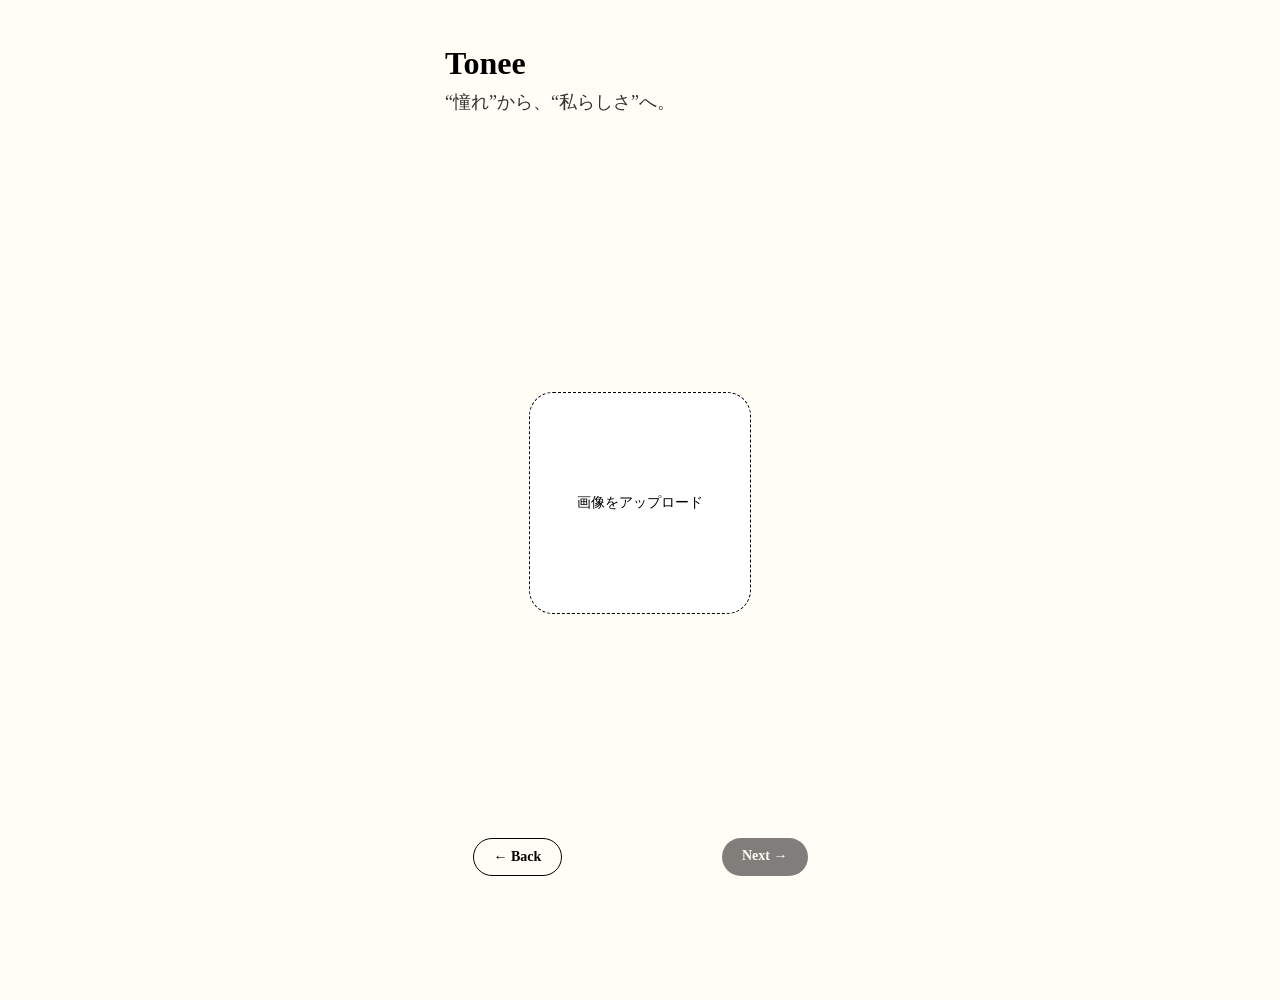
==== chooseparts.html @ 25894e7a "first commit" ====
<!doctype html>
<html lang="ja">
<head>
  <meta charset="utf-8" />
  <meta name="viewport" content="width=device-width, initial-scale=1" />
  <title>Tonee | パーツを選ぶ</title>
  <link rel="stylesheet" href="./style.css" />
  <style>
    /* 画像プレビュー（中央・枠内に収める） */
    .preview-wrap {
      display: flex; flex-direction: column; align-items: center; gap: 16px;
    }
    .preview-frame {
      width: 260px; height: 260px;
      border-radius: 16px; background: #fff;
      box-shadow: 0 2px 8px rgba(0,0,0,.08);
      overflow: hidden;
    }
    .preview-frame img {
      width: 100%; height: 100%; object-fit: cover; /* 見映え優先。全体表示はcontainに変更可 */
      display: block;
    }

    /* タイトルとラジオ（縦） */
    h2.page-title {
      font-weight: 400; font-size: 16px; color: #000;
      margin: 6px 0 12px; text-align: center; letter-spacing: .5px;
    }
    .radio-group {
      display: flex; flex-direction: column; gap: 12px;
      width: 220px; margin: 0 auto;
    }
    .radio-item {
      display: flex; align-items: center; gap: 10px;
      padding: 10px 12px; border: 1px solid #D0D0D0; border-radius: 12px;
      background: #fff; cursor: pointer; transition: background-color .2s ease, border-color .2s ease;
    }
    .radio-item:hover { background: #fafafa; }
    .radio-item input { appearance: none; -webkit-appearance: none; }
    .radio-dot {
      width: 18px; height: 18px; border-radius: 50%;
      border: 1px solid #999; background: #fff; position: relative; flex: 0 0 18px;
    }
    .radio-item.active { border-color: #F9C1CF; background: #FFF5F7; }
    .radio-item.active .radio-dot {
      border-color: #F9C1CF;
    }
    .radio-item.active .radio-dot::after {
      content: ""; position: absolute; inset: 4px;
      border-radius: 50%; background: #F9C1CF;
    }
    .radio-label { font-size: 15px; font-family: 'Noto Serif JP', serif; }

    /* 小さめ端末で微調整 */
    @media (max-width: 360px){
      .preview-frame { width: 240px; height: 240px; }
      .radio-group { width: 200px; }
    }
  </style>
</head>

<body>
  <main class="hero">
    <div class="top-content">
      <h1 class="logo">Tonee</h1>
      <p class="catch">“憧れ”から、“私らしさ”へ。</p>
    </div>

    <section class="center-area">
      <div class="preview-wrap">
        <!-- アップロード画像のプレビュー -->
        <div class="preview-frame">
          <img id="chosenImage" alt="選択画像プレビュー">
        </div>

        <h2 class="page-title">分析したいパーツを選択</h2>

        <!-- 縦並びラジオ -->
        <div id="partRadios" class="radio-group" role="radiogroup" aria-label="分析パーツ">
          <label class="radio-item">
            <span class="radio-dot"></span>
            <input type="radio" name="part" value="lip" hidden>
            <span class="radio-label">リップ</span>
          </label>
          <label class="radio-item">
            <span class="radio-dot"></span>
            <input type="radio" name="part" value="cheek" hidden>
            <span class="radio-label">チーク</span>
          </label>
          <label class="radio-item">
            <span class="radio-dot"></span>
            <input type="radio" name="part" value="eyeshadow" hidden>
            <span class="radio-label">アイシャドウ</span>
          </label>
        </div>
      </div>
    </section>

    <div class="button-row">
      <a class="back-button" href="./upload.html">← Back</a>
      <a id="nextBtn" class="next-button" href="./recommend.html" aria-disabled="true" style="opacity:.5;pointer-events:none">Next →</a>
    </div>
  </main>

  <script>
  const imgEl   = document.getElementById('chosenImage');
  const nextBtn = document.getElementById('nextBtn');
  const group   = document.getElementById('partRadios');

  function setPartNextEnabled(enabled){
    nextBtn.style.opacity = enabled ? 1 : 0.5;
    nextBtn.style.pointerEvents = enabled ? 'auto' : 'none';
    nextBtn.setAttribute('aria-disabled', String(!enabled));
  }

  // 画像を upload から復元
  (function showUploaded(){
    const saved = localStorage.getItem('tonee_uploaded_image');
    if (saved && imgEl) {
      imgEl.src = saved;
    } else {
      alert('画像がまだ選ばれていません。アップロード画面に戻ります。');
      location.href = './upload.html';
    }
  })();

  // ラジオ選択を初期状態に戻す（全て未選択 & Next無効）
  function resetPartSelection(){
    [...group.querySelectorAll('.radio-item')].forEach(el => el.classList.remove('active'));
    [...group.querySelectorAll('input[type="radio"]')].forEach(input => { input.checked = false; });
    setPartNextEnabled(false);
  }

  // ページ表示時は毎回リセット
  document.addEventListener('DOMContentLoaded', resetPartSelection);
  window.addEventListener('pageshow', (e) => { 
    if (e.persisted) resetPartSelection(); 
  });

  // クリックで選択
  group.addEventListener('click', (e) => {
    const item = e.target.closest('.radio-item');
    if (!item) return;

    // active切り替え
    [...group.querySelectorAll('.radio-item')].forEach(el => el.classList.remove('active'));
    item.classList.add('active');

    // 実ラジオ
    const input = item.querySelector('input[type="radio"]');
    input.checked = true;

    // 保存 & Next有効化
    localStorage.setItem('tonee_selected_part', input.value);
    setPartNextEnabled(true);
  });
</script>
</body>
</html>
---- style.css ----
/* ---------- Base ---------- */
body {
  margin: 0;
  padding: 0 0 calc(100px + env(safe-area-inset-bottom)); /* 固定ボタンと被らない余白 */
  background-color: #FFFDF5;
  font-family: 'Noto Serif JP', serif;
  color: #000;
  -webkit-text-size-adjust: 100%;
}

.hero {
  display: flex;
  flex-direction: column;
  justify-content: space-between;
  height: 100vh;
  max-width: 375px;
  width: 100%;
  margin: 0 auto;
  padding: 24px 20px;
  box-sizing: border-box;
}

.top-content { text-align: left; }

.logo {
  font-size: 28px;
  font-weight: 700;
  margin-bottom: 8px;
}

.catch {
  font-size: 16px;
  color: #333;
  margin: 0;
}

.sub-description {
  text-align: center;
  font-size: 14px;
  line-height: 1.6;
  color: #555;
}

/* ---------- Primary CTA ---------- */
.cta-button {
  display: block;
  background-color: #000;
  color: #FFFDF5;
  text-align: center;
  padding: 14px 28px;
  border: none;
  border-radius: 30px;
  font-size: 16px;
  letter-spacing: 1px;
  text-decoration: none;
  cursor: pointer;
  transition: background-color 0.3s ease;
  width: 100%;
  box-sizing: border-box;
  margin-top: 24px;
}
.cta-button:hover { background-color: #333; }

/* ---------- Responsive ---------- */
@media (max-width: 320px) {
  .logo { font-size: 24px; }
  .catch { font-size: 14px; }
  .sub-description { font-size: 13px; }
  .cta-button { font-size: 14px; padding: 12px 24px; }
}
@media (min-width: 430px) {
  .hero { max-width: 430px; }
  .logo { font-size: 32px; }
  .catch { font-size: 18px; }
  .sub-description { font-size: 15px; }
  .cta-button { font-size: 17px; }
}

/* ---------- Option Buttons (共通) ---------- */
/* personalcolor / gender / skintype の3つをまとめて指定 */
.personalcolor-buttons,
.gender-buttons,
.skintype-buttons {
  display: grid;
  grid-template-columns: 1fr 1fr;
  gap: 18px 20px;
  max-width: 360px;
  margin: 0 auto;
}

.personalcolor-option,
.gender-option,
.skintype-option {
  padding: 10px;
  font-size: 13px;
  border: 1px solid #ccc;
  border-radius: 12px;
  background-color: #fff;
  color: #000;
  cursor: pointer;
  transition: background-color 0.2s ease;
  text-align: center;
}

.personalcolor-option:hover,
.gender-option:hover,
.skintype-option:hover { background-color: #f2f2f2; }

.personalcolor-option.selected,
.gender-option.selected,
.skintype-option.selected {
  background-color: #000;
  color: #fff;
  border-color: #000;
}

/* ---------- Upload & Preview ---------- */
.upload-box {
  width: 180px;
  height: 180px;
  border: 1px dashed #000;
  border-radius: 24px;
  display: flex;
  align-items: center;
  justify-content: center;
  font-size: 18px;
  cursor: pointer;
  text-align: center;
  transition: background-color 0.3s ease;
  margin: 40px auto 0;
}
.upload-box:hover { background-color: #f8f8f8; }

.preview-image {
  max-width: 80%;
  border-radius: 12px;
  box-shadow: 0 2px 6px rgba(0, 0, 0, 0.1);
  display: block;
  margin: 24px auto;
  object-fit: contain;
}

/* ---------- Bottom Buttons ---------- */
.button-row {
  position: fixed;
  bottom: calc(24px + env(safe-area-inset-bottom));
  left: 0;
  right: 0;
  max-width: 375px;
  margin: 0 auto;
  padding: 0 20px;
  display: flex;
  justify-content: space-between;
  box-sizing: border-box;
}

.back-button, .next-button {
  font-size: 14px;
  padding: 10px 20px;
  border-radius: 30px;
  text-decoration: none;
  font-weight: bold;
  transition: all 0.3s ease;
}

.back-button {
  color: #000;
  border: 1px solid #000;
  background-color: transparent;
}
.back-button:hover { background-color: #f0f0f0; }

.next-button {
  background-color: #000;
  color: #FFFDF5;
  border: none;
}
.next-button:hover { background-color: #333; }

/* ---------- Color Result ---------- */
.color-info {
  display: flex;
  align-items: center;
  gap: 16px;
  justify-content: center;
  margin-bottom: 24px;
}
.color-chip {
  width: 60px;
  height: 60px;
  border-radius: 8px;
  box-shadow: 0 2px 6px rgba(0,0,0,0.2);
}
.color-code { font-size: 14px; line-height: 1.5; }
.color-code .hex { font-weight: bold; font-size: 16px; }

/* ---------- Product Card ---------- */
.product-card {
  display: flex;
  justify-content: space-between;
  align-items: flex-start;
  padding: 20px 0;
  border-top: 1px solid #ccc;
  gap: 16px;
}
.product-info { flex: 1; }
.button-group-vertical {
  display: flex;
  flex-direction: column;
  align-items: flex-end;
  gap: 8px;
  margin-top: 5px;
}
.link-button {
  padding: 4px 10px;
  border: 1px solid #ccc;
  border-radius: 12px;
  font-size: 13px;
  background-color: #fff;
  color: #000;
  text-decoration: none;
  text-align: center;
  transition: background-color 0.2s ease;
  min-width: 90px;
}
.link-button:hover { background-color: #f2f2f2; }

/* どちらの表記でもマッチするように別名を追加 */
.skintype-buttons, .skin-type-buttons,
.personalcolor-buttons, .gender-buttons { /* 既存と合わせてOK */
  display: grid;
  grid-template-columns: 1fr 1fr;
  gap:  18px 20px;
  max-width: 360px;
  margin: 0 auto;
}

.skintype-option, .skin-type-option,
.personalcolor-option, .gender-option {
  padding: 10px;
  font-size: 13px;
  border: 1px solid #ccc;
  border-radius: 12px;
  background-color: #fff;
  color: #000;
  cursor: pointer;
  transition: background-color 0.2s ease;
  text-align: center;
}

.skintype-option:hover, .skin-type-option:hover,
.personalcolor-option:hover, .gender-option:hover { background:#f2f2f2; }

.skintype-option.selected, .skin-type-option.selected,
.personalcolor-option.selected, .gender-option.selected {
  background:#000; color:#fff; border-color:#000;
}

/* 中央配置の土台（未追加ならstyle.cssへ） */
.center-area {
  flex: 1;
  display: flex;
  align-items: center;
  justify-content: center;
  padding: 24px 0;
}
/* ====== 肌タイプ選択ボタンの最終調整 ====== */
.skin-type-buttons {
  display: grid;
  grid-template-columns: 1fr 1fr;
  gap: 18px 20px;
  max-width: 360px;
  margin: 0 auto;
}

.skin-type-option {
  display: flex !important;
  align-items: center !important;
  justify-content: center !important;
  width: 100% !important;
  height: 50px !important;           /* ← 高さをしっかり確保 */
  font-size: 16px !important;        /* ← フォントサイズアップ */
  font-weight: 400;
  border: 1px solid #D0D0D0;
  border-radius: 12px;
  background-color: #fff;
  color: #000;
  cursor: pointer;
  transition: all 0.25s ease;
}

.skin-type-option:hover {
  background-color: #fafafa;
}

.skin-type-option.selected {
  background-color: #F9C1CF !important;
  border-color: #F9C1CF !important;
  color: #000 !important;
  box-shadow: none !important;
}
/* ===== SKIN TYPE: 最終上書き（他より強く当てる） ===== */
.skin-type-buttons{
  max-width: 360px;           /* 少し広めに */
  gap:  18px 20px;
  margin: 0 auto;
  display: grid;
  grid-template-columns: 1fr 1fr;
}

.skin-type-buttons .skin-type-option{
  -webkit-appearance: none;   /* 既定ボタン無効化（iOS/Safari） */
  appearance: none;
  box-sizing: border-box;
  display: flex;
  align-items: center;
  justify-content: center;
  width: 100%;
  height: 50px;               /* ← 高さを固定 */
  padding: 0 16px;            /* ← 横にゆとり */
  font-size: 16px;            /* ← 他ページと統一 */
  font-weight: 400;
  font-family: 'Noto Serif JP', serif;
  white-space: nowrap;        /* 折り返し防止 */
  border: 1px solid #D0D0D0;
  border-radius: 12px;
  background: #fff;
  color: #000;
  transition: background-color .25s ease, border-color .25s ease;
}

.skin-type-buttons .skin-type-option:hover{
  background: #fafafa;
}

.skin-type-buttons .skin-type-option.selected{
  background: #F9C1CF;
  border-color: #F9C1CF;
  color: #000;
}
/* ================================
   SKIN TYPE ボタン最終調整（Tonee統一）
================================ */
.skin-type-buttons {
  display: grid;
  grid-template-columns: repeat(2, minmax(140px, 1fr));
  gap: 18px 20px;
  justify-content: center;
  max-width: 360px;
  margin: 0 auto;
}

.skin-type-buttons button,
.skin-type-option {
  /* ブラウザデフォルトを全解除 */
  appearance: none;
  -webkit-appearance: none;
  border: none;
  outline: none;
  
  /* サイズと形 */
  display: flex;
  align-items: center;
  justify-content: center;
  height: 50px;                /* ✅ 高さをしっかり確保 */
  width: 100%;
  padding: 0 20px;
  box-sizing: border-box;
  border-radius: 14px;

  /* フォント */
  font-family: 'Noto Serif JP', serif;
  font-weight: 400;
  font-size: 15px;             /* ✅ 他ページと揃える */
  color: #000;

  /* 枠線と背景 */
  border: 1px solid #D0D0D0;
  background-color: #fff;
  transition: all 0.25s ease;
  cursor: pointer;
}

.skin-type-buttons button:hover,
.skin-type-option:hover {
  background-color: #fafafa;
}

/* ✅ 選択時：淡ピンクに変更 */
.skin-type-buttons button.selected,
.skin-type-option.selected {
  background-color: #F9C1CF;
  border-color: #F9C1CF;
  color: #000;
}
/* ===============================
   PERSONAL COLOR ページ設定
   （skintype と完全統一）
=============================== */
.personalcolor-buttons {
  display: grid;
  grid-template-columns:  repeat(2, minmax(140px, 1fr));
  gap: 18px 20px;
  max-width: 360px;
  margin: 0 auto;
}

.personalcolor-option {
  -webkit-appearance: none;
  appearance: none;
  border: 1px solid #D0D0D0;
  border-radius: 12px;
  background-color: #fff;
  color: #000;
  font-family: 'Noto Serif JP', serif;
  font-size: 15px;
  font-weight: 400;
  height: 50px;
  display: flex;
  align-items: center;
  justify-content: center;
  width: 100%;
  cursor: pointer;
  transition: all 0.25s ease;
}

.personalcolor-option:hover {
  background-color: #fafafa;
}

.personalcolor-option.selected {
  background-color: #F9C1CF;
  border-color: #F9C1CF;
  color: #000;
}
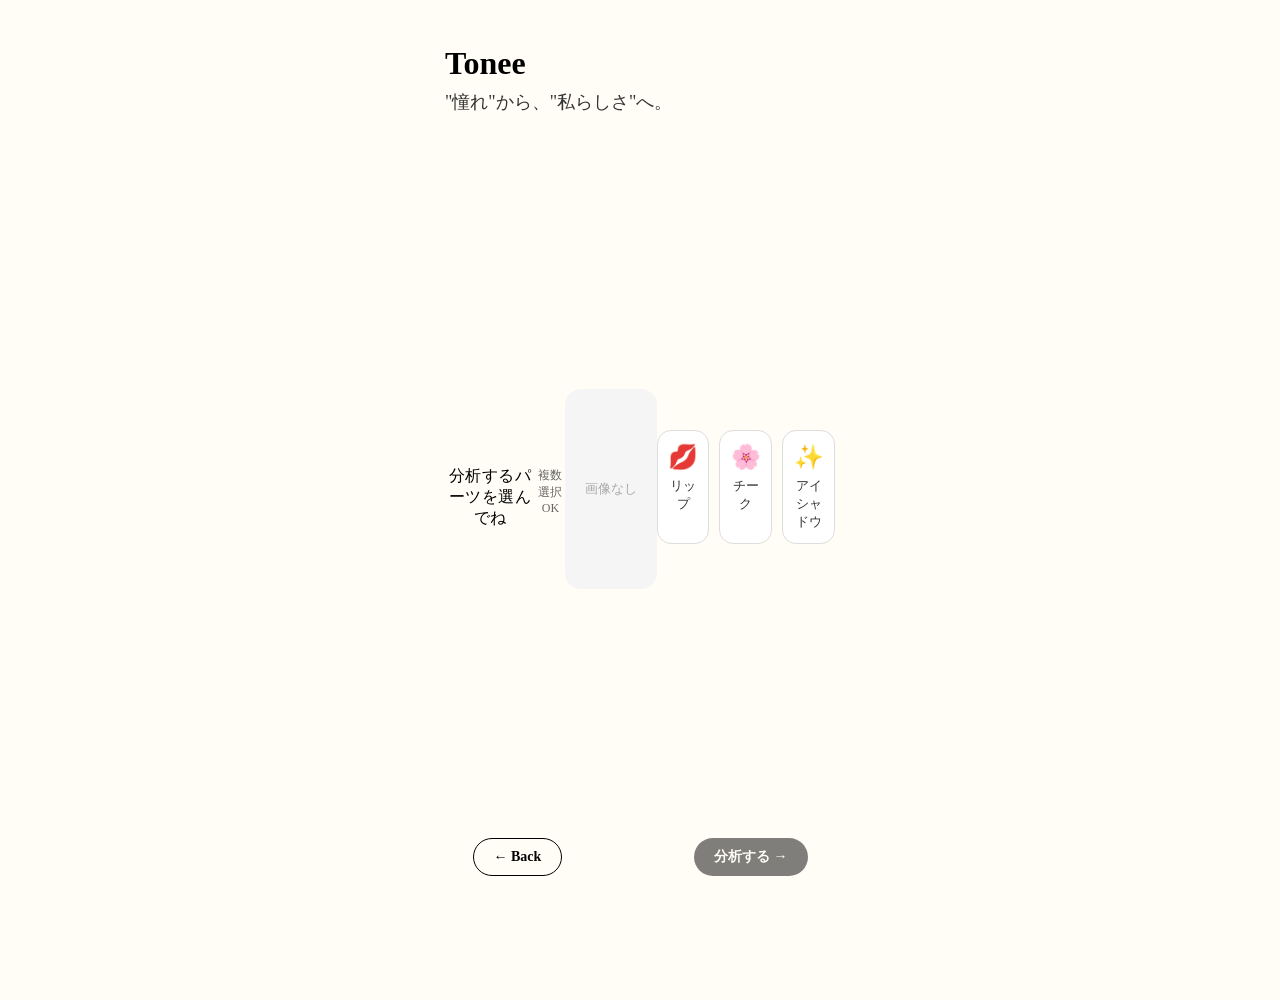
==== commit 78586c70: "Update chooseparts.html" ====
--- a/chooseparts.html
+++ b/chooseparts.html
@@ -3,157 +3,244 @@
 <head>
   <meta charset="utf-8" />
   <meta name="viewport" content="width=device-width, initial-scale=1" />
-  <title>Tonee | パーツを選ぶ</title>
+  <title>Tonee | パーツ選択</title>
   <link rel="stylesheet" href="./style.css" />
   <style>
-    /* 画像プレビュー（中央・枠内に収める） */
-    .preview-wrap {
-      display: flex; flex-direction: column; align-items: center; gap: 16px;
-    }
-    .preview-frame {
-      width: 260px; height: 260px;
-      border-radius: 16px; background: #fff;
-      box-shadow: 0 2px 8px rgba(0,0,0,.08);
+    h2.page-title {
+      font-weight: 400;
+      font-size: 16px;
+      color: #000;
+      margin-bottom: 8px;
+      text-align: center;
+      letter-spacing: 0.5px;
+    }
+    .page-subtitle {
+      font-size: 12px;
+      color: #666;
+      text-align: center;
+      margin-bottom: 20px;
+    }
+    .parts-grid {
+      display: grid;
+      grid-template-columns: repeat(3, 1fr);
+      gap: 10px;
+      width: 100%;
+      max-width: 300px;
+      margin: 0 auto 16px;
+    }
+    .part-option {
+      display: flex;
+      flex-direction: column;
+      align-items: center;
+      gap: 6px;
+      padding: 12px 8px;
+      border: 1.5px solid #ddd;
+      border-radius: 14px;
+      background: #fff;
+      cursor: pointer;
+      transition: all 0.2s;
+      font-size: 13px;
+      color: #333;
+      font-family: 'Noto Serif JP', serif;
+    }
+    .part-option .icon { font-size: 24px; }
+    .part-option.selected {
+      border-color: #F9C1CF;
+      background: #FFF0F4;
+      color: #C9668A;
+    }
+    .preview-area {
+      position: relative;
+      width: 200px;
+      height: 200px;
+      margin: 0 auto 12px;
+      border-radius: 16px;
       overflow: hidden;
-    }
-    .preview-frame img {
-      width: 100%; height: 100%; object-fit: cover; /* 見映え優先。全体表示はcontainに変更可 */
-      display: block;
-    }
-
-    /* タイトルとラジオ（縦） */
-    h2.page-title {
-      font-weight: 400; font-size: 16px; color: #000;
-      margin: 6px 0 12px; text-align: center; letter-spacing: .5px;
-    }
-    .radio-group {
-      display: flex; flex-direction: column; gap: 12px;
-      width: 220px; margin: 0 auto;
-    }
-    .radio-item {
-      display: flex; align-items: center; gap: 10px;
-      padding: 10px 12px; border: 1px solid #D0D0D0; border-radius: 12px;
-      background: #fff; cursor: pointer; transition: background-color .2s ease, border-color .2s ease;
-    }
-    .radio-item:hover { background: #fafafa; }
-    .radio-item input { appearance: none; -webkit-appearance: none; }
-    .radio-dot {
-      width: 18px; height: 18px; border-radius: 50%;
-      border: 1px solid #999; background: #fff; position: relative; flex: 0 0 18px;
-    }
-    .radio-item.active { border-color: #F9C1CF; background: #FFF5F7; }
-    .radio-item.active .radio-dot {
-      border-color: #F9C1CF;
-    }
-    .radio-item.active .radio-dot::after {
-      content: ""; position: absolute; inset: 4px;
-      border-radius: 50%; background: #F9C1CF;
-    }
-    .radio-label { font-size: 15px; font-family: 'Noto Serif JP', serif; }
-
-    /* 小さめ端末で微調整 */
-    @media (max-width: 360px){
-      .preview-frame { width: 240px; height: 240px; }
-      .radio-group { width: 200px; }
-    }
+      background: #f5f5f5;
+    }
+    .preview-area img {
+      width: 100%;
+      height: 100%;
+      object-fit: cover;
+    }
+    .preview-placeholder {
+      width: 100%;
+      height: 100%;
+      display: flex;
+      align-items: center;
+      justify-content: center;
+      color: #aaa;
+      font-size: 13px;
+    }
+    .loading-overlay {
+      display: none;
+      position: fixed;
+      inset: 0;
+      background: rgba(255,255,255,0.9);
+      z-index: 999;
+      flex-direction: column;
+      align-items: center;
+      justify-content: center;
+      gap: 16px;
+    }
+    .loading-overlay.active { display: flex; }
+    .spinner {
+      width: 40px;
+      height: 40px;
+      border: 3px solid #F9C1CF;
+      border-top-color: #C9668A;
+      border-radius: 50%;
+      animation: spin 0.8s linear infinite;
+    }
+    @keyframes spin { to { transform: rotate(360deg); } }
+    .loading-text {
+      font-size: 14px;
+      color: #C9668A;
+      font-family: 'Noto Serif JP', serif;
+    }
+    .loading-steps {
+      font-size: 12px;
+      color: #aaa;
+      text-align: center;
+      max-width: 240px;
+      line-height: 1.8;
+    }
+    .error-msg {
+      display: none;
+      background: #FFF0F4;
+      border: 1px solid #F9C1CF;
+      border-radius: 10px;
+      padding: 12px 16px;
+      font-size: 12px;
+      color: #C9668A;
+      text-align: center;
+      margin: 8px 0;
+      max-width: 300px;
+      width: 100%;
+    }
+    .error-msg.active { display: block; }
   </style>
 </head>
-
 <body>
   <main class="hero">
     <div class="top-content">
       <h1 class="logo">Tonee</h1>
-      <p class="catch">“憧れ”から、“私らしさ”へ。</p>
+      <p class="catch">"憧れ"から、"私らしさ"へ。</p>
     </div>
-
     <section class="center-area">
-      <div class="preview-wrap">
-        <!-- アップロード画像のプレビュー -->
-        <div class="preview-frame">
-          <img id="chosenImage" alt="選択画像プレビュー">
-        </div>
-
-        <h2 class="page-title">分析したいパーツを選択</h2>
-
-        <!-- 縦並びラジオ -->
-        <div id="partRadios" class="radio-group" role="radiogroup" aria-label="分析パーツ">
-          <label class="radio-item">
-            <span class="radio-dot"></span>
-            <input type="radio" name="part" value="lip" hidden>
-            <span class="radio-label">リップ</span>
-          </label>
-          <label class="radio-item">
-            <span class="radio-dot"></span>
-            <input type="radio" name="part" value="cheek" hidden>
-            <span class="radio-label">チーク</span>
-          </label>
-          <label class="radio-item">
-            <span class="radio-dot"></span>
-            <input type="radio" name="part" value="eyeshadow" hidden>
-            <span class="radio-label">アイシャドウ</span>
-          </label>
-        </div>
+      <h2 class="page-title">分析するパーツを選んでね</h2>
+      <p class="page-subtitle">複数選択OK</p>
+      <div class="preview-area">
+        <img id="previewImg" alt="アップロード画像" style="display:none">
+        <div id="previewPlaceholder" class="preview-placeholder">画像なし</div>
       </div>
+      <div class="parts-grid">
+        <button class="part-option" data-part="lip">
+          <span class="icon">💋</span>
+          <span>リップ</span>
+        </button>
+        <button class="part-option" data-part="cheek">
+          <span class="icon">🌸</span>
+          <span>チーク</span>
+        </button>
+        <button class="part-option" data-part="eye">
+          <span class="icon">✨</span>
+          <span>アイシャドウ</span>
+        </button>
+      </div>
+      <div id="errorMsg" class="error-msg"></div>
     </section>
-
     <div class="button-row">
       <a class="back-button" href="./upload.html">← Back</a>
-      <a id="nextBtn" class="next-button" href="./recommend.html" aria-disabled="true" style="opacity:.5;pointer-events:none">Next →</a>
+      <button id="analyzeBtn" class="next-button" style="border:none;cursor:pointer;opacity:0.5;pointer-events:none;">
+        分析する →
+      </button>
     </div>
   </main>
-
+  <div id="loadingOverlay" class="loading-overlay">
+    <div class="spinner"></div>
+    <div class="loading-text">AIが分析中...</div>
+    <div class="loading-steps" id="loadingStep">画像を読み込んでいます</div>
+  </div>
   <script>
-  const imgEl   = document.getElementById('chosenImage');
-  const nextBtn = document.getElementById('nextBtn');
-  const group   = document.getElementById('partRadios');
-
-  function setPartNextEnabled(enabled){
-    nextBtn.style.opacity = enabled ? 1 : 0.5;
-    nextBtn.style.pointerEvents = enabled ? 'auto' : 'none';
-    nextBtn.setAttribute('aria-disabled', String(!enabled));
-  }
-
-  // 画像を upload から復元
-  (function showUploaded(){
-    const saved = localStorage.getItem('tonee_uploaded_image');
-    if (saved && imgEl) {
-      imgEl.src = saved;
-    } else {
-      alert('画像がまだ選ばれていません。アップロード画面に戻ります。');
-      location.href = './upload.html';
-    }
-  })();
-
-  // ラジオ選択を初期状態に戻す（全て未選択 & Next無効）
-  function resetPartSelection(){
-    [...group.querySelectorAll('.radio-item')].forEach(el => el.classList.remove('active'));
-    [...group.querySelectorAll('input[type="radio"]')].forEach(input => { input.checked = false; });
-    setPartNextEnabled(false);
-  }
-
-  // ページ表示時は毎回リセット
-  document.addEventListener('DOMContentLoaded', resetPartSelection);
-  window.addEventListener('pageshow', (e) => { 
-    if (e.persisted) resetPartSelection(); 
-  });
-
-  // クリックで選択
-  group.addEventListener('click', (e) => {
-    const item = e.target.closest('.radio-item');
-    if (!item) return;
-
-    // active切り替え
-    [...group.querySelectorAll('.radio-item')].forEach(el => el.classList.remove('active'));
-    item.classList.add('active');
-
-    // 実ラジオ
-    const input = item.querySelector('input[type="radio"]');
-    input.checked = true;
-
-    // 保存 & Next有効化
-    localStorage.setItem('tonee_selected_part', input.value);
-    setPartNextEnabled(true);
-  });
-</script>
+    const API_BASE = 'https://tonee-backend.vercel.app';
+    const partButtons = document.querySelectorAll('.part-option');
+    const analyzeBtn = document.getElementById('analyzeBtn');
+    const previewImg = document.getElementById('previewImg');
+    const previewPlaceholder = document.getElementById('previewPlaceholder');
+    const errorMsg = document.getElementById('errorMsg');
+    const loadingOverlay = document.getElementById('loadingOverlay');
+    const loadingStep = document.getElementById('loadingStep');
+    let selectedParts = new Set();
+    const uploadedImage = localStorage.getItem('tonee_uploaded_image');
+    if (uploadedImage) {
+      previewImg.src = uploadedImage;
+      previewImg.style.display = 'block';
+      previewPlaceholder.style.display = 'none';
+    }
+    partButtons.forEach(btn => {
+      btn.addEventListener('click', () => {
+        const part = btn.dataset.part;
+        if (selectedParts.has(part)) {
+          selectedParts.delete(part);
+          btn.classList.remove('selected');
+        } else {
+          selectedParts.add(part);
+          btn.classList.add('selected');
+        }
+        updateAnalyzeBtn();
+      });
+    });
+    function updateAnalyzeBtn() {
+      const enabled = selectedParts.size > 0 && uploadedImage;
+      analyzeBtn.style.opacity = enabled ? 1 : 0.5;
+      analyzeBtn.style.pointerEvents = enabled ? 'auto' : 'none';
+    }
+    analyzeBtn.addEventListener('click', async () => {
+      if (!uploadedImage || selectedParts.size === 0) return;
+      const skinType = localStorage.getItem('tonee_skin_type') || 'combo';
+      const personalColor = localStorage.getItem('tonee_personal_color') || 'spring';
+      errorMsg.classList.remove('active');
+      loadingOverlay.classList.add('active');
+      const steps = [
+        '画像を読み込んでいます...',
+        'AIがパーツを認識中...',
+        'カラーを抽出しています...',
+        'パーソナルカラーを分析中...',
+        'あなたに似合うコスメを探しています...'
+      ];
+      let stepIdx = 0;
+      const stepInterval = setInterval(() => {
+        stepIdx = (stepIdx + 1) % steps.length;
+        loadingStep.textContent = steps[stepIdx];
+      }, 1500);
+      try {
+        const response = await fetch(`${API_BASE}/api/analyze`, {
+          method: 'POST',
+          headers: { 'Content-Type': 'application/json' },
+          body: JSON.stringify({
+            image: uploadedImage,
+            parts: Array.from(selectedParts),
+            skinType,
+            personalColor
+          })
+        });
+        clearInterval(stepInterval);
+        if (!response.ok) throw new Error(`API Error: ${response.status}`);
+        const data = await response.json();
+        localStorage.setItem('tonee_analysis_result', JSON.stringify(data));
+        localStorage.setItem('tonee_selected_parts', JSON.stringify(Array.from(selectedParts)));
+        loadingOverlay.classList.remove('active');
+        window.location.href = './recommend.html';
+      } catch (err) {
+        clearInterval(stepInterval);
+        loadingOverlay.classList.remove('active');
+        console.error('Analysis failed:', err);
+        errorMsg.textContent = '分析中にエラーが発生しました。しばらくしてからもう一度お試しください。';
+        errorMsg.classList.add('active');
+      }
+    });
+  </script>
 </body>
 </html>
+
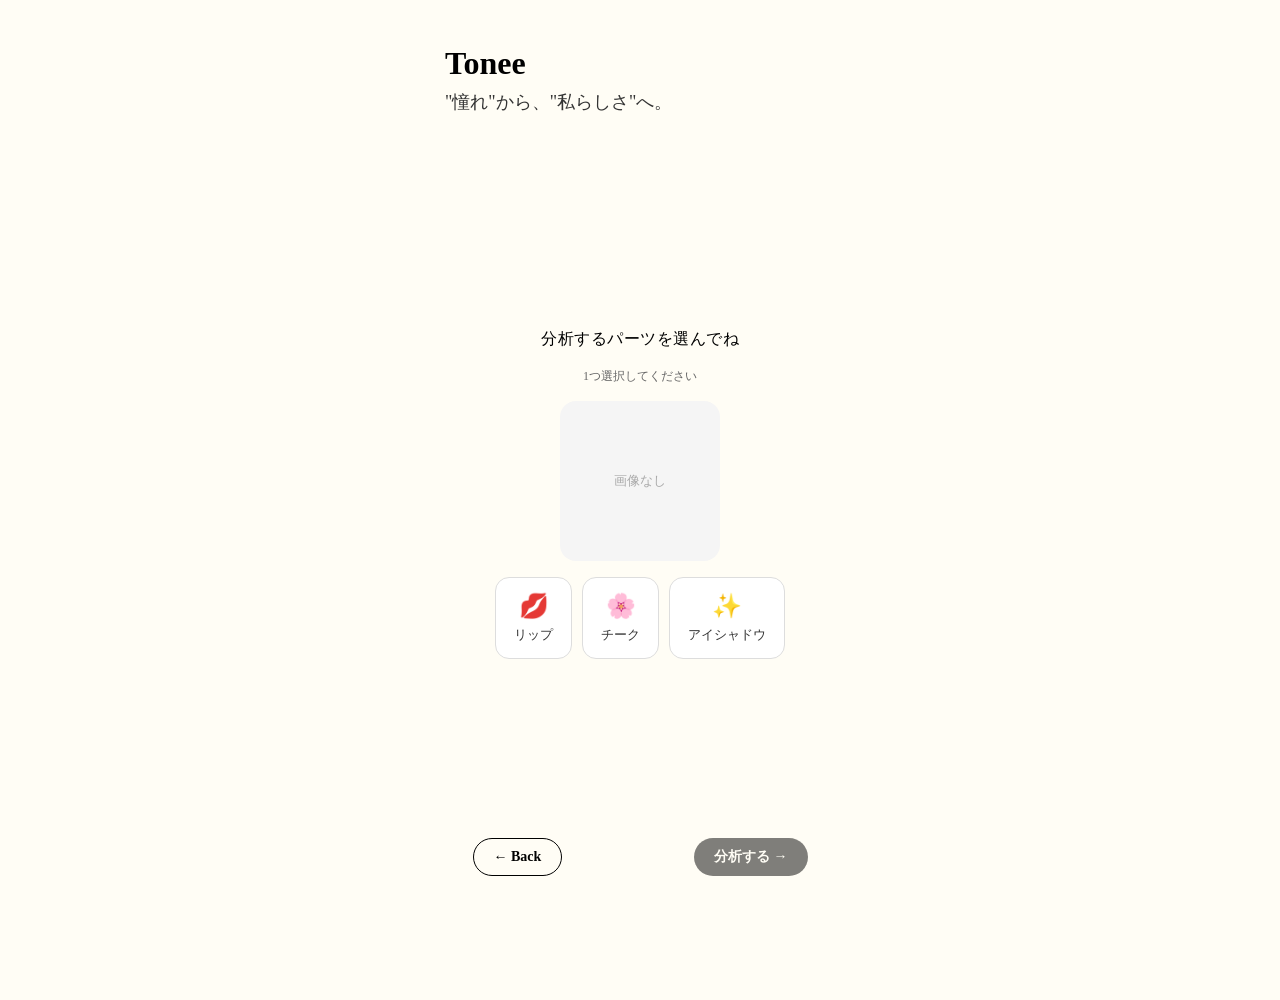
==== commit b4d29e66: "Update chooseparts.html" ====
--- a/chooseparts.html
+++ b/chooseparts.html
@@ -6,11 +6,18 @@
   <title>Tonee | パーツ選択</title>
   <link rel="stylesheet" href="./style.css" />
   <style>
+    .chooseparts-wrap {
+      display: flex;
+      flex-direction: column;
+      align-items: center;
+      width: 100%;
+      padding: 0 20px;
+    }
     h2.page-title {
       font-weight: 400;
       font-size: 16px;
       color: #000;
-      margin-bottom: 8px;
+      margin-bottom: 6px;
       text-align: center;
       letter-spacing: 0.5px;
     }
@@ -18,22 +25,41 @@
       font-size: 12px;
       color: #666;
       text-align: center;
-      margin-bottom: 20px;
+      margin-bottom: 16px;
+    }
+    .preview-area {
+      width: 160px;
+      height: 160px;
+      margin: 0 auto 16px;
+      border-radius: 16px;
+      overflow: hidden;
+      background: #f5f5f5;
+      display: flex;
+      align-items: center;
+      justify-content: center;
+    }
+    .preview-area img {
+      width: 100%;
+      height: 100%;
+      object-fit: cover;
+    }
+    .preview-placeholder {
+      color: #aaa;
+      font-size: 13px;
     }
     .parts-grid {
-      display: grid;
-      grid-template-columns: repeat(3, 1fr);
+      display: flex;
+      flex-direction: row;
       gap: 10px;
-      width: 100%;
-      max-width: 300px;
-      margin: 0 auto 16px;
+      justify-content: center;
+      margin-bottom: 16px;
     }
     .part-option {
       display: flex;
       flex-direction: column;
       align-items: center;
       gap: 6px;
-      padding: 12px 8px;
+      padding: 14px 18px;
       border: 1.5px solid #ddd;
       border-radius: 14px;
       background: #fff;
@@ -41,36 +67,13 @@
       transition: all 0.2s;
       font-size: 13px;
       color: #333;
-      font-family: 'Noto Serif JP', serif;
+      font-family: inherit;
     }
     .part-option .icon { font-size: 24px; }
     .part-option.selected {
       border-color: #F9C1CF;
       background: #FFF0F4;
       color: #C9668A;
-    }
-    .preview-area {
-      position: relative;
-      width: 200px;
-      height: 200px;
-      margin: 0 auto 12px;
-      border-radius: 16px;
-      overflow: hidden;
-      background: #f5f5f5;
-    }
-    .preview-area img {
-      width: 100%;
-      height: 100%;
-      object-fit: cover;
-    }
-    .preview-placeholder {
-      width: 100%;
-      height: 100%;
-      display: flex;
-      align-items: center;
-      justify-content: center;
-      color: #aaa;
-      font-size: 13px;
     }
     .loading-overlay {
       display: none;
@@ -93,18 +96,8 @@
       animation: spin 0.8s linear infinite;
     }
     @keyframes spin { to { transform: rotate(360deg); } }
-    .loading-text {
-      font-size: 14px;
-      color: #C9668A;
-      font-family: 'Noto Serif JP', serif;
-    }
-    .loading-steps {
-      font-size: 12px;
-      color: #aaa;
-      text-align: center;
-      max-width: 240px;
-      line-height: 1.8;
-    }
+    .loading-text { font-size: 14px; color: #C9668A; }
+    .loading-steps { font-size: 12px; color: #aaa; text-align: center; max-width: 240px; line-height: 1.8; }
     .error-msg {
       display: none;
       background: #FFF0F4;
@@ -128,27 +121,29 @@
       <p class="catch">"憧れ"から、"私らしさ"へ。</p>
     </div>
     <section class="center-area">
-      <h2 class="page-title">分析するパーツを選んでね</h2>
-      <p class="page-subtitle">複数選択OK</p>
-      <div class="preview-area">
-        <img id="previewImg" alt="アップロード画像" style="display:none">
-        <div id="previewPlaceholder" class="preview-placeholder">画像なし</div>
+      <div class="chooseparts-wrap">
+        <h2 class="page-title">分析するパーツを選んでね</h2>
+        <p class="page-subtitle">1つ選択してください</p>
+        <div class="preview-area">
+          <img id="previewImg" alt="アップロード画像" style="display:none">
+          <div id="previewPlaceholder" class="preview-placeholder">画像なし</div>
+        </div>
+        <div class="parts-grid">
+          <button class="part-option" data-part="lip">
+            <span class="icon">💋</span>
+            <span>リップ</span>
+          </button>
+          <button class="part-option" data-part="cheek">
+            <span class="icon">🌸</span>
+            <span>チーク</span>
+          </button>
+          <button class="part-option" data-part="eye">
+            <span class="icon">✨</span>
+            <span>アイシャドウ</span>
+          </button>
+        </div>
+        <div id="errorMsg" class="error-msg"></div>
       </div>
-      <div class="parts-grid">
-        <button class="part-option" data-part="lip">
-          <span class="icon">💋</span>
-          <span>リップ</span>
-        </button>
-        <button class="part-option" data-part="cheek">
-          <span class="icon">🌸</span>
-          <span>チーク</span>
-        </button>
-        <button class="part-option" data-part="eye">
-          <span class="icon">✨</span>
-          <span>アイシャドウ</span>
-        </button>
-      </div>
-      <div id="errorMsg" class="error-msg"></div>
     </section>
     <div class="button-row">
       <a class="back-button" href="./upload.html">← Back</a>
@@ -157,11 +152,13 @@
       </button>
     </div>
   </main>
+
   <div id="loadingOverlay" class="loading-overlay">
     <div class="spinner"></div>
     <div class="loading-text">AIが分析中...</div>
     <div class="loading-steps" id="loadingStep">画像を読み込んでいます</div>
   </div>
+
   <script>
     const API_BASE = 'https://tonee-backend.vercel.app';
     const partButtons = document.querySelectorAll('.part-option');
@@ -171,37 +168,63 @@
     const errorMsg = document.getElementById('errorMsg');
     const loadingOverlay = document.getElementById('loadingOverlay');
     const loadingStep = document.getElementById('loadingStep');
-    let selectedParts = new Set();
+
+    let selectedPart = null; // 単一選択に変更
+
     const uploadedImage = localStorage.getItem('tonee_uploaded_image');
     if (uploadedImage) {
       previewImg.src = uploadedImage;
       previewImg.style.display = 'block';
       previewPlaceholder.style.display = 'none';
     }
+
     partButtons.forEach(btn => {
       btn.addEventListener('click', () => {
         const part = btn.dataset.part;
-        if (selectedParts.has(part)) {
-          selectedParts.delete(part);
-          btn.classList.remove('selected');
+        // 他のボタンの選択を解除
+        partButtons.forEach(b => b.classList.remove('selected'));
+        if (selectedPart === part) {
+          selectedPart = null;
         } else {
-          selectedParts.add(part);
+          selectedPart = part;
           btn.classList.add('selected');
         }
         updateAnalyzeBtn();
       });
     });
+
     function updateAnalyzeBtn() {
-      const enabled = selectedParts.size > 0 && uploadedImage;
+      const enabled = selectedPart !== null && uploadedImage;
       analyzeBtn.style.opacity = enabled ? 1 : 0.5;
       analyzeBtn.style.pointerEvents = enabled ? 'auto' : 'none';
     }
+
+    // 画像をリサイズして軽量化
+    function resizeImage(base64, maxWidth, quality) {
+      return new Promise(resolve => {
+        const img = new Image();
+        img.onload = () => {
+          const canvas = document.createElement('canvas');
+          let w = img.width, h = img.height;
+          if (w > maxWidth) { h = Math.round(h * maxWidth / w); w = maxWidth; }
+          canvas.width = w;
+          canvas.height = h;
+          canvas.getContext('2d').drawImage(img, 0, 0, w, h);
+          resolve(canvas.toDataURL('image/jpeg', quality));
+        };
+        img.src = base64;
+      });
+    }
+
     analyzeBtn.addEventListener('click', async () => {
-      if (!uploadedImage || selectedParts.size === 0) return;
+      if (!uploadedImage || !selectedPart) return;
+
       const skinType = localStorage.getItem('tonee_skin_type') || 'combo';
       const personalColor = localStorage.getItem('tonee_personal_color') || 'spring';
+
       errorMsg.classList.remove('active');
       loadingOverlay.classList.add('active');
+
       const steps = [
         '画像を読み込んでいます...',
         'AIがパーツを認識中...',
@@ -214,33 +237,43 @@
         stepIdx = (stepIdx + 1) % steps.length;
         loadingStep.textContent = steps[stepIdx];
       }, 1500);
+
       try {
+        // 画像を800px以下にリサイズして送信サイズを削減
+        const resized = await resizeImage(uploadedImage, 800, 0.8);
+
         const response = await fetch(`${API_BASE}/api/analyze`, {
           method: 'POST',
           headers: { 'Content-Type': 'application/json' },
           body: JSON.stringify({
-            image: uploadedImage,
-            parts: Array.from(selectedParts),
+            image: resized,
+            parts: [selectedPart],
             skinType,
             personalColor
           })
         });
+
         clearInterval(stepInterval);
-        if (!response.ok) throw new Error(`API Error: ${response.status}`);
+
+        if (!response.ok) {
+          const err = await response.json().catch(() => ({}));
+          throw new Error(err.error || `API Error: ${response.status}`);
+        }
+
         const data = await response.json();
         localStorage.setItem('tonee_analysis_result', JSON.stringify(data));
-        localStorage.setItem('tonee_selected_parts', JSON.stringify(Array.from(selectedParts)));
+        localStorage.setItem('tonee_selected_parts', JSON.stringify([selectedPart]));
         loadingOverlay.classList.remove('active');
         window.location.href = './recommend.html';
+
       } catch (err) {
         clearInterval(stepInterval);
         loadingOverlay.classList.remove('active');
         console.error('Analysis failed:', err);
-        errorMsg.textContent = '分析中にエラーが発生しました。しばらくしてからもう一度お試しください。';
+        errorMsg.textContent = `エラー: ${err.message || '分析に失敗しました。もう一度お試しください。'}`;
         errorMsg.classList.add('active');
       }
     });
   </script>
 </body>
 </html>
-
